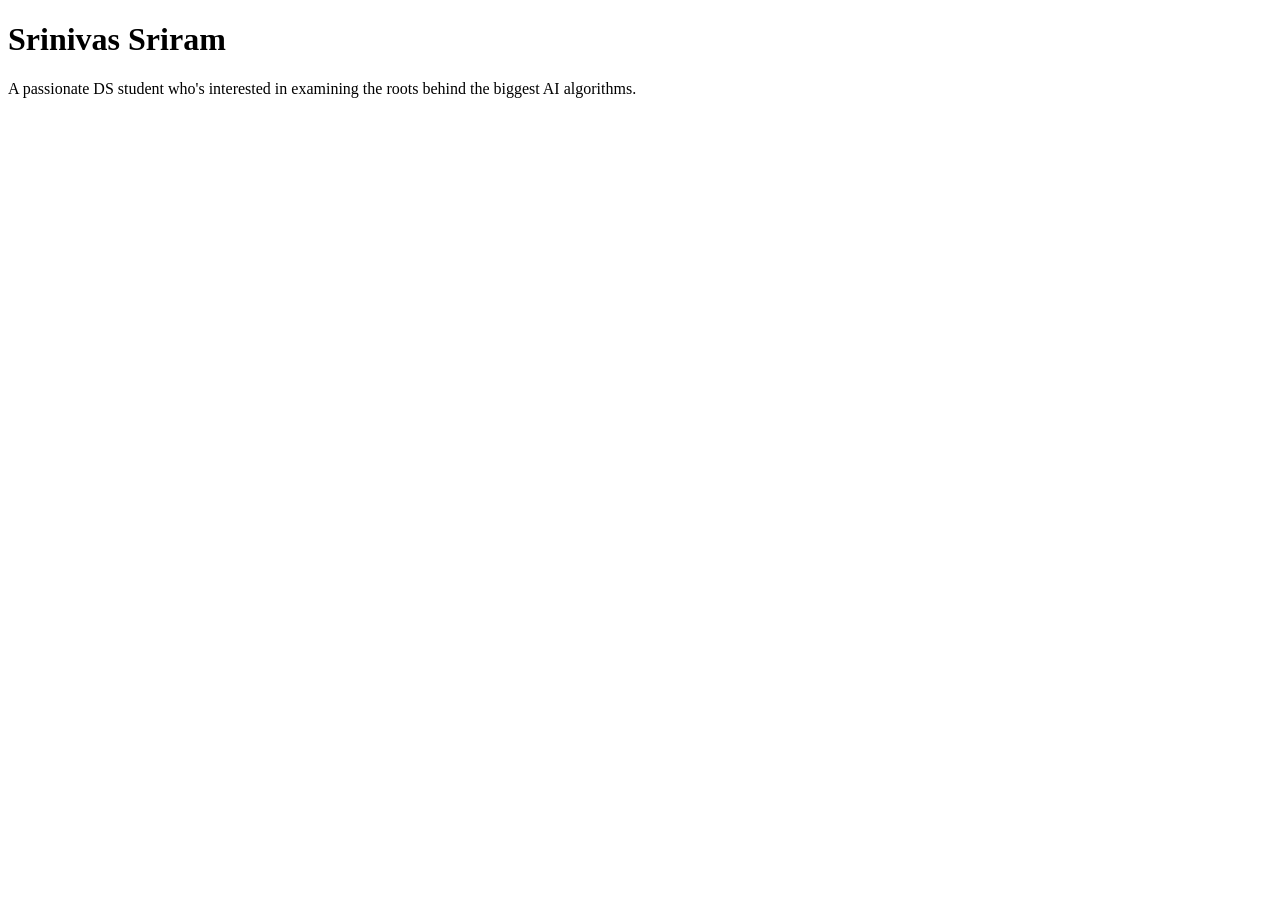
==== index.html @ e426ab22 "Create index.html" ====
<!DOCTYPE html>
<html lang="en">
<head>
    <meta charset="UTF-8">
    <meta name="viewport" content="width=device-width, initial-scale=1.0">
    <title>Srinivas Sriram: Personal Site and Portfolio</title>
</head>
<body>
    <h1> Srinivas Sriram </h1>
    <p> A passionate DS student who's interested in examining the 
        roots behind the biggest AI algorithms. </p>
</body>
</html>
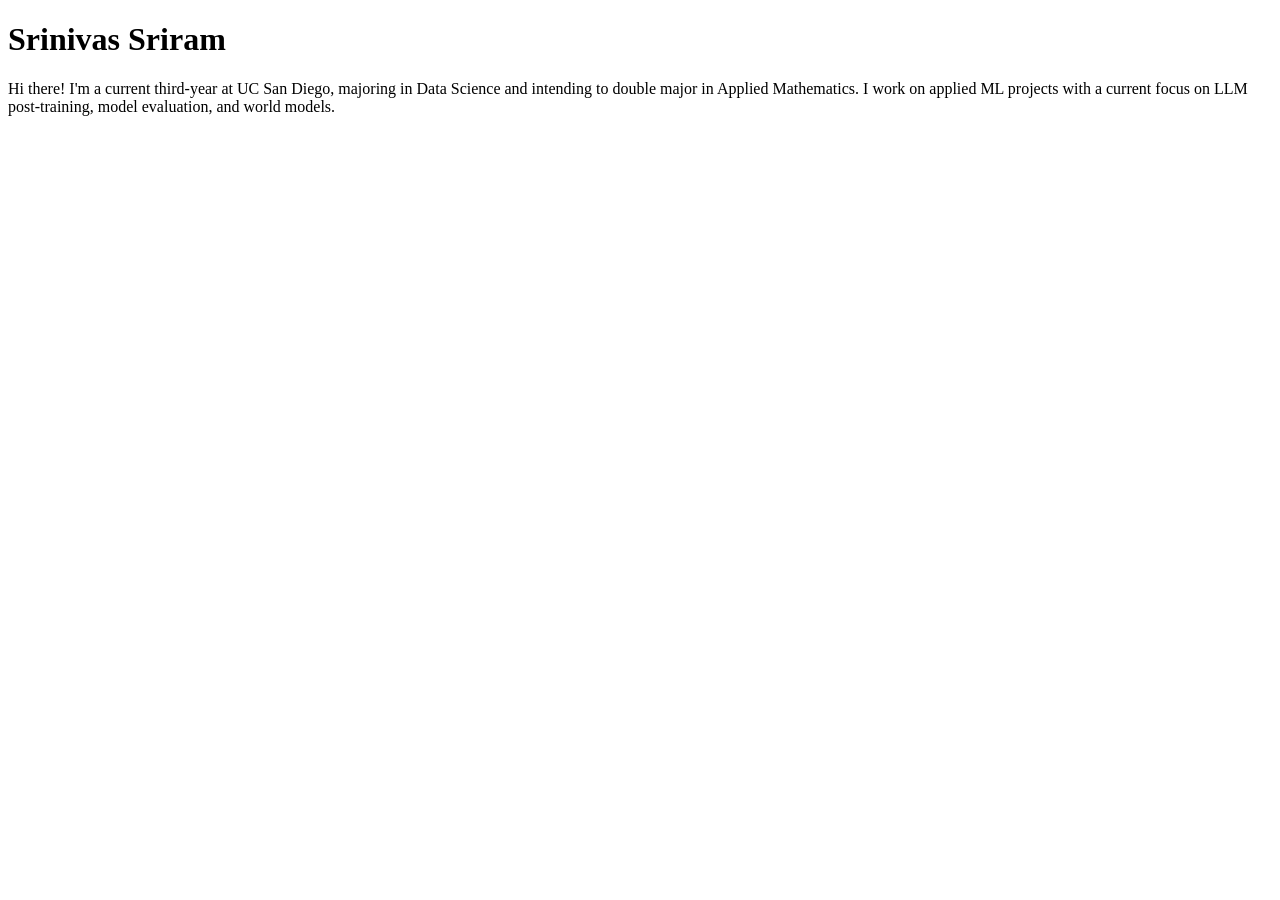
==== commit 3024e7da: "Update index.html" ====
--- a/index.html
+++ b/index.html
@@ -7,7 +7,10 @@
 </head>
 <body>
     <h1> Srinivas Sriram </h1>
-    <p> A passionate DS student who's interested in examining the 
-        roots behind the biggest AI algorithms. </p>
+    <p> Hi there! I'm a current third-year at UC San Diego, majoring 
+        in Data Science and intending to double major in Applied Mathematics.
+        I work on applied ML projects with a current focus on LLM post-training, 
+        model evaluation, and world models.
+ </p>
 </body>
 </html>
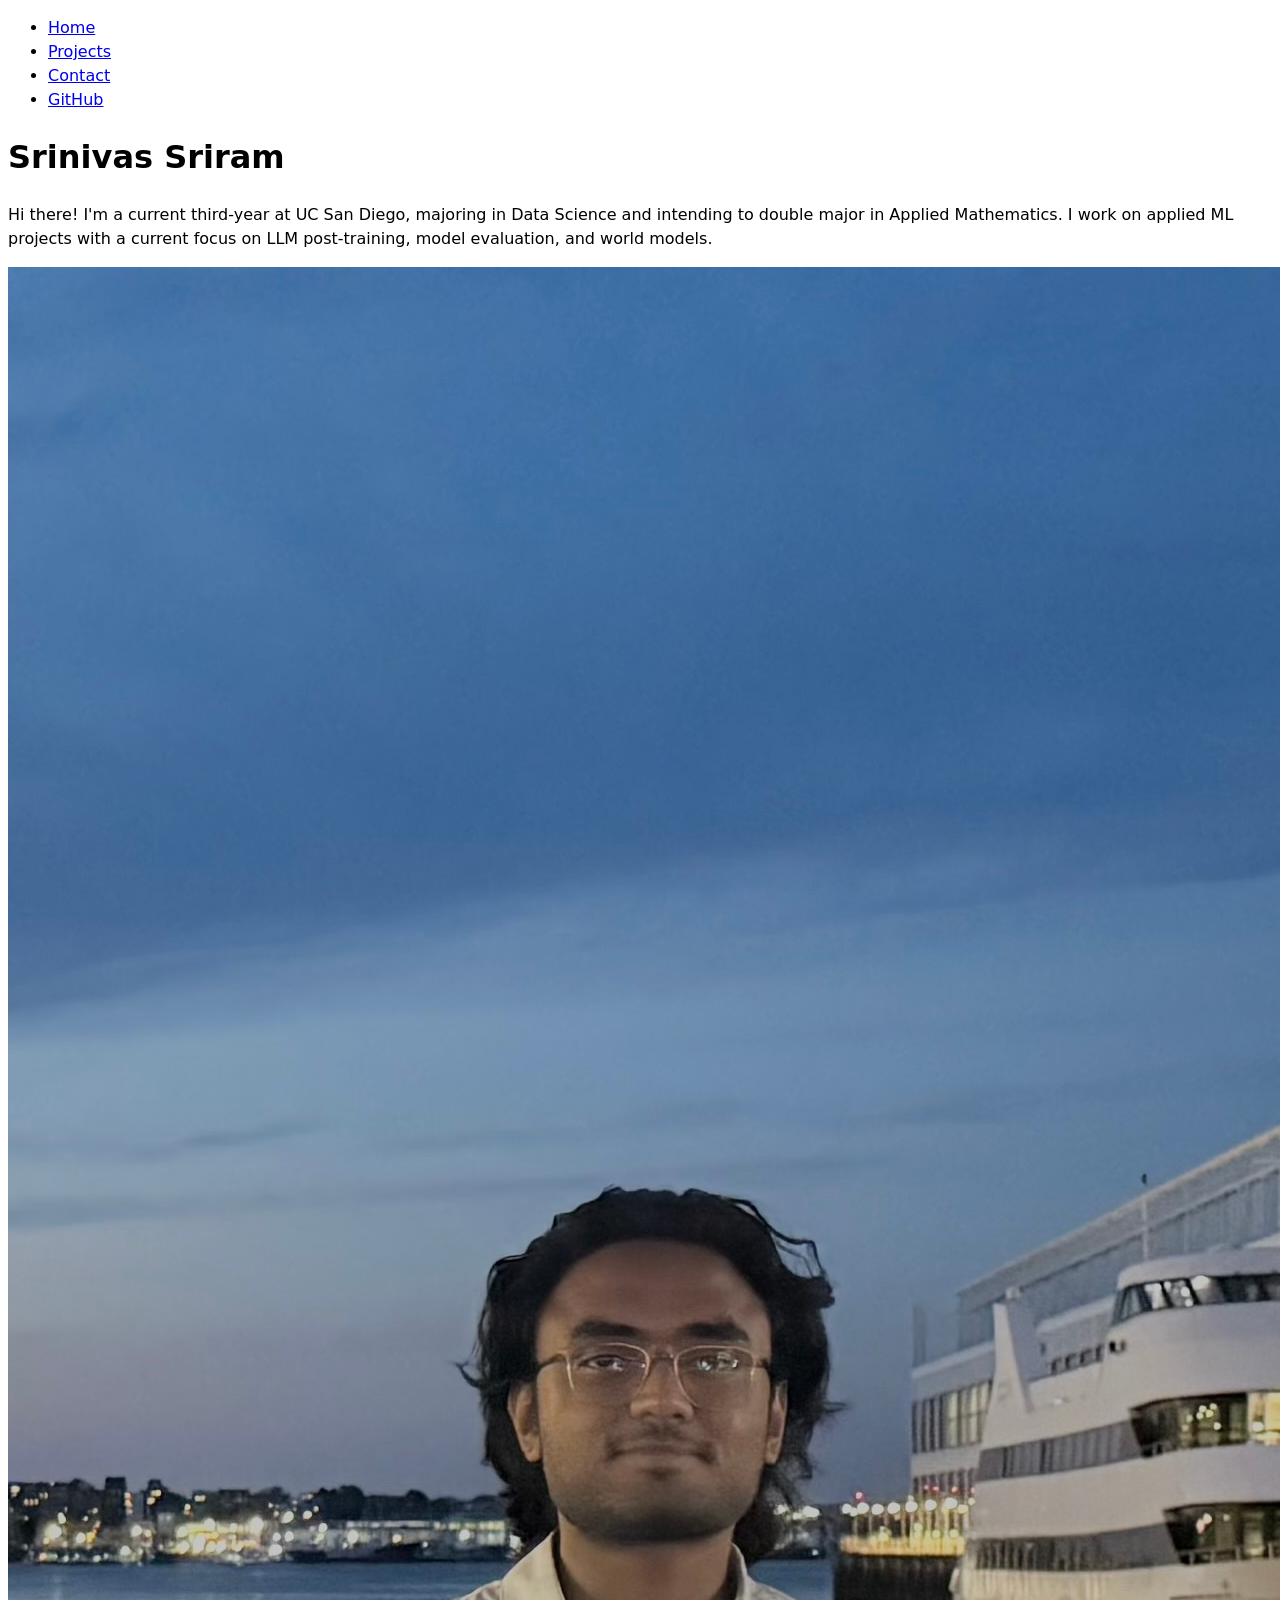
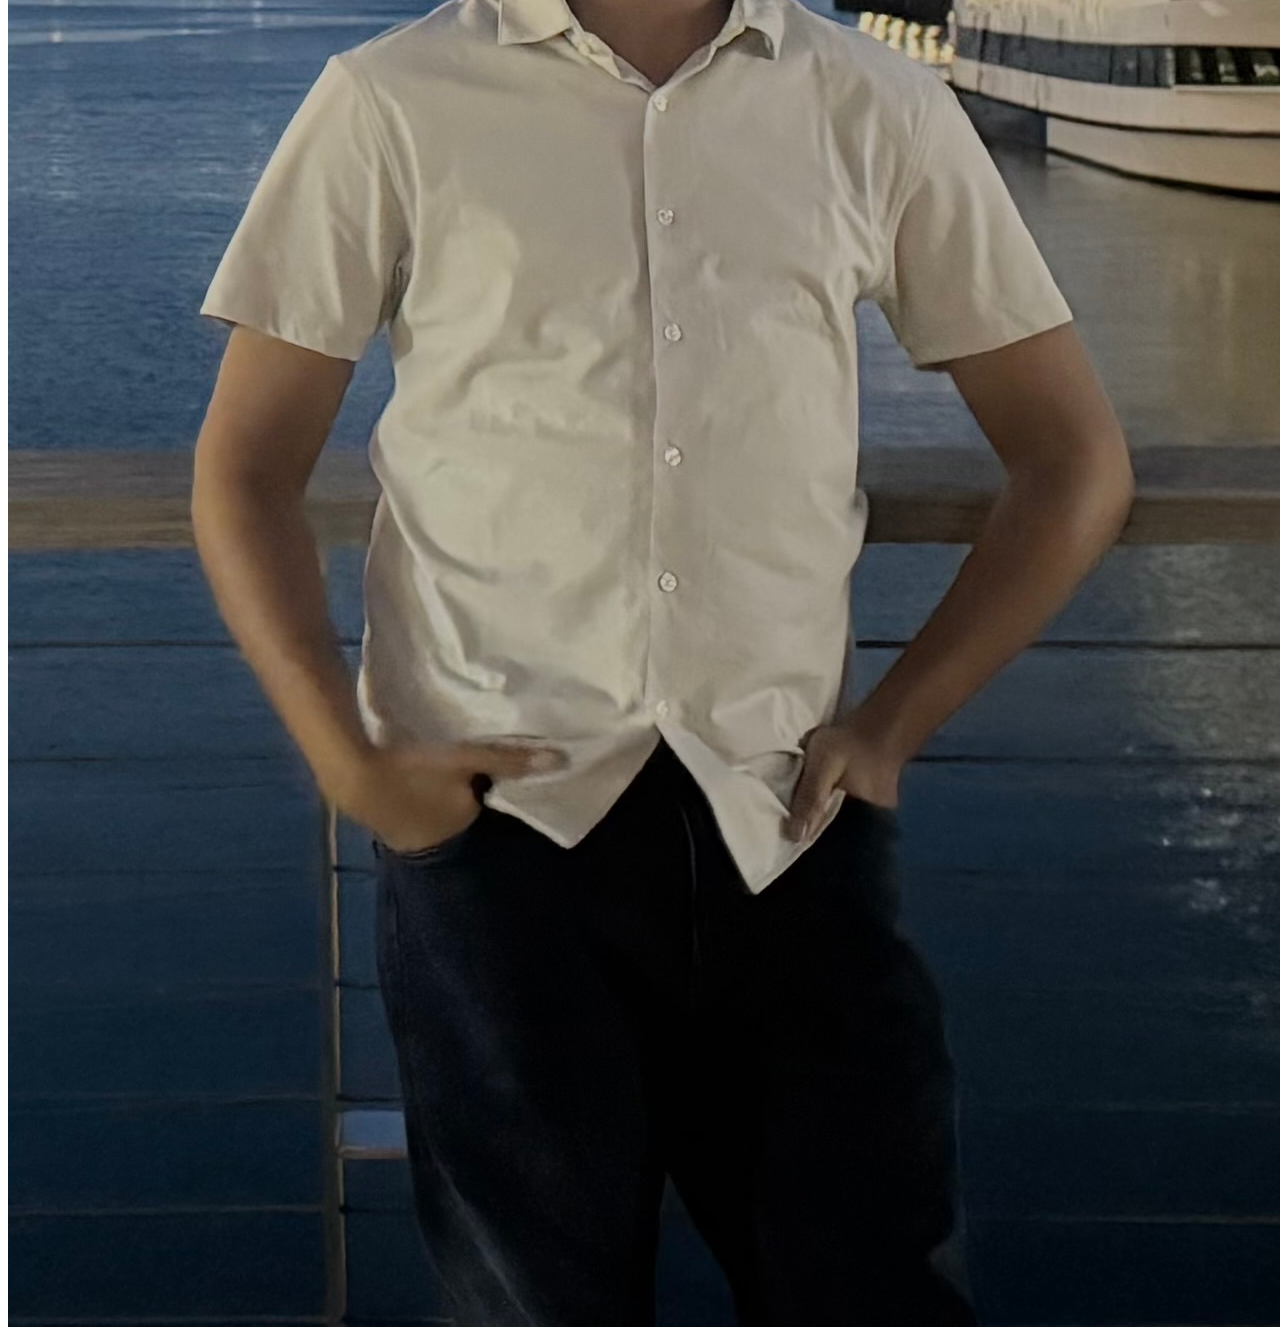
==== commit 95d757f8: "up to step 7" ====
--- a/index.html
+++ b/index.html
@@ -4,13 +4,22 @@
     <meta charset="UTF-8">
     <meta name="viewport" content="width=device-width, initial-scale=1.0">
     <title>Srinivas Sriram: Personal Site and Portfolio</title>
+    <link rel = "stylesheet" href = "style.css">
 </head>
 <body>
+    <nav>
+        <ul>
+        <li><a href="index.html">Home</a></li>
+        <li><a href="projects/index.html">Projects</a></li>
+        <li><a href="contact/index.html">Contact</a></li>
+        <li><a href="https://github.com/srinisriram" target="_blank">GitHub</a></li>
+        </ul>
+    </nav>
     <h1> Srinivas Sriram </h1>
     <p> Hi there! I'm a current third-year at UC San Diego, majoring 
         in Data Science and intending to double major in Applied Mathematics.
         I work on applied ML projects with a current focus on LLM post-training, 
-        model evaluation, and world models.
- </p>
+        model evaluation, and world models. </p>
+    <img src = "images/srini.jpg" alt = "A picture of myself at Seaport, MA!"> 
 </body>
 </html>
--- a/style.css
+++ b/style.css
@@ -0,0 +1,6 @@
+body {
+  /* Set line height to 1.5 times the font size
+	   and use the OS’s UI font as the website font
+	 */
+  font: 100%/1.5 system-ui;
+}
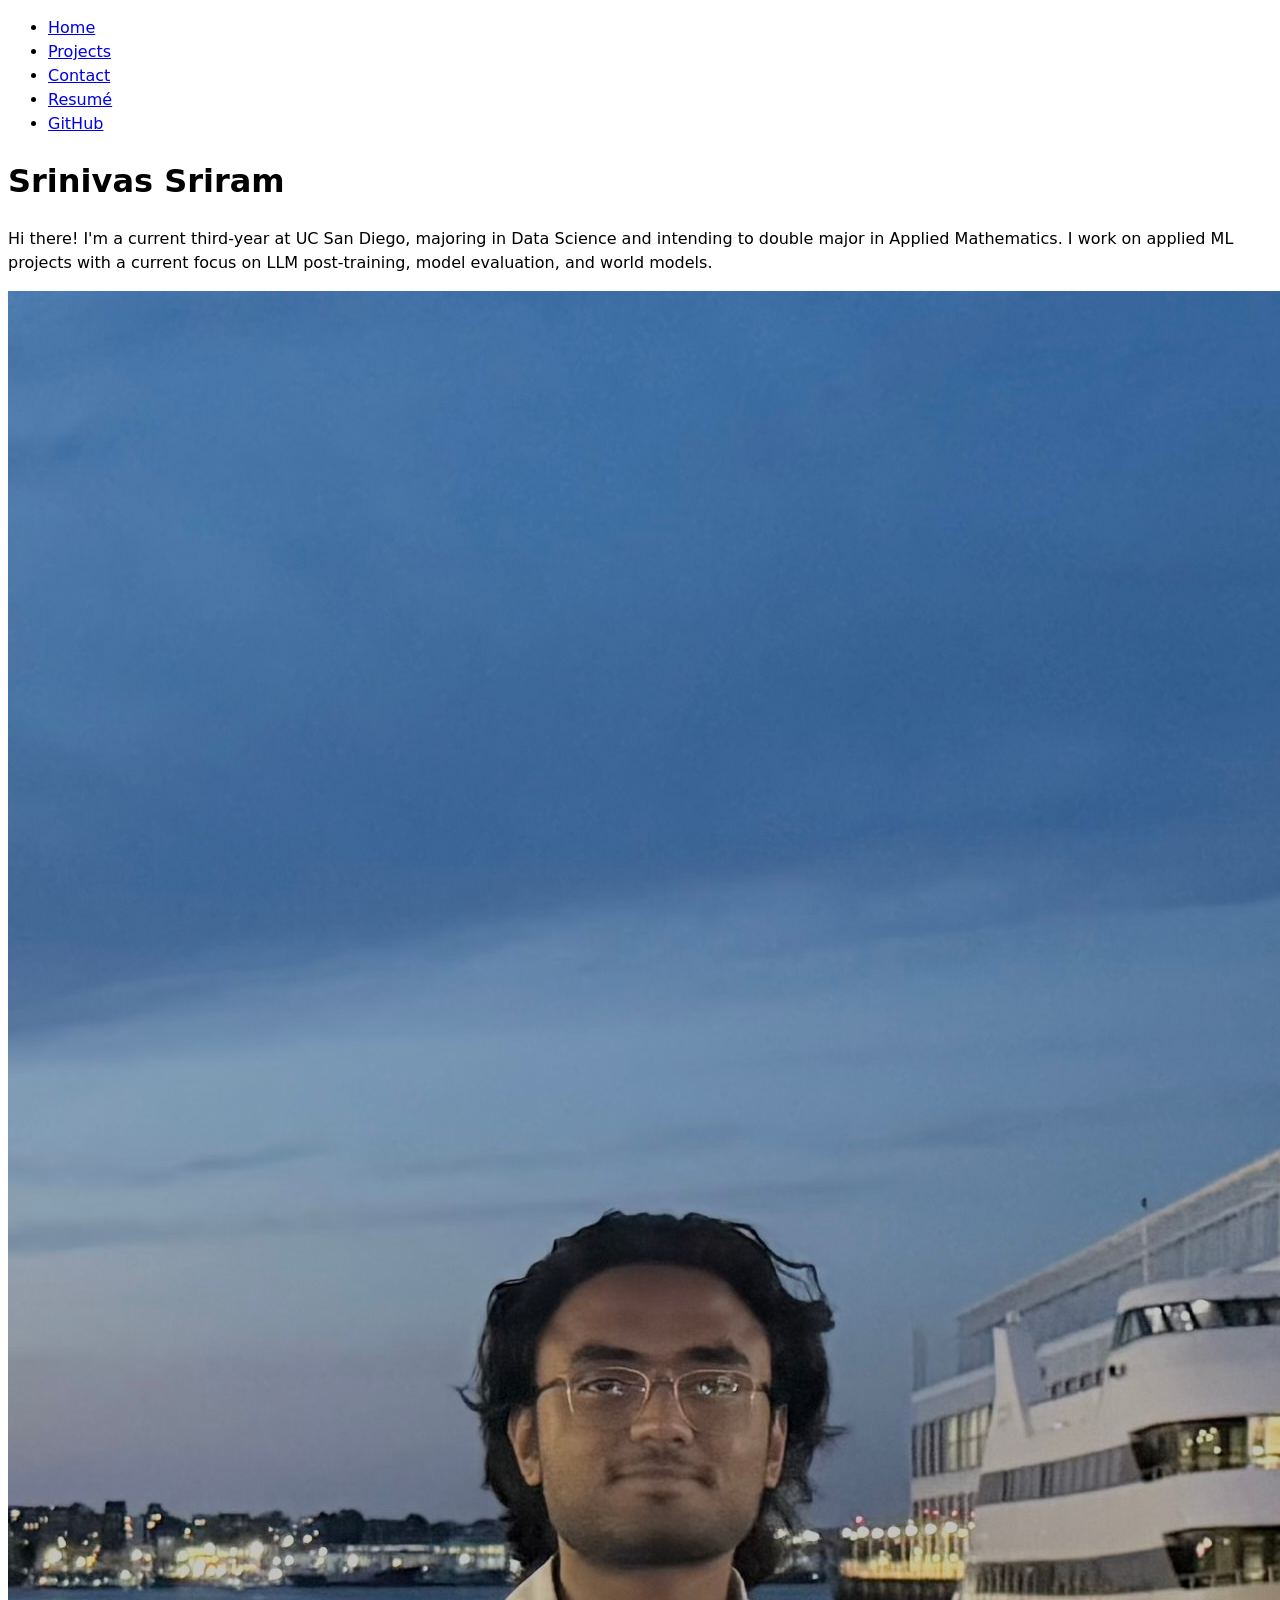
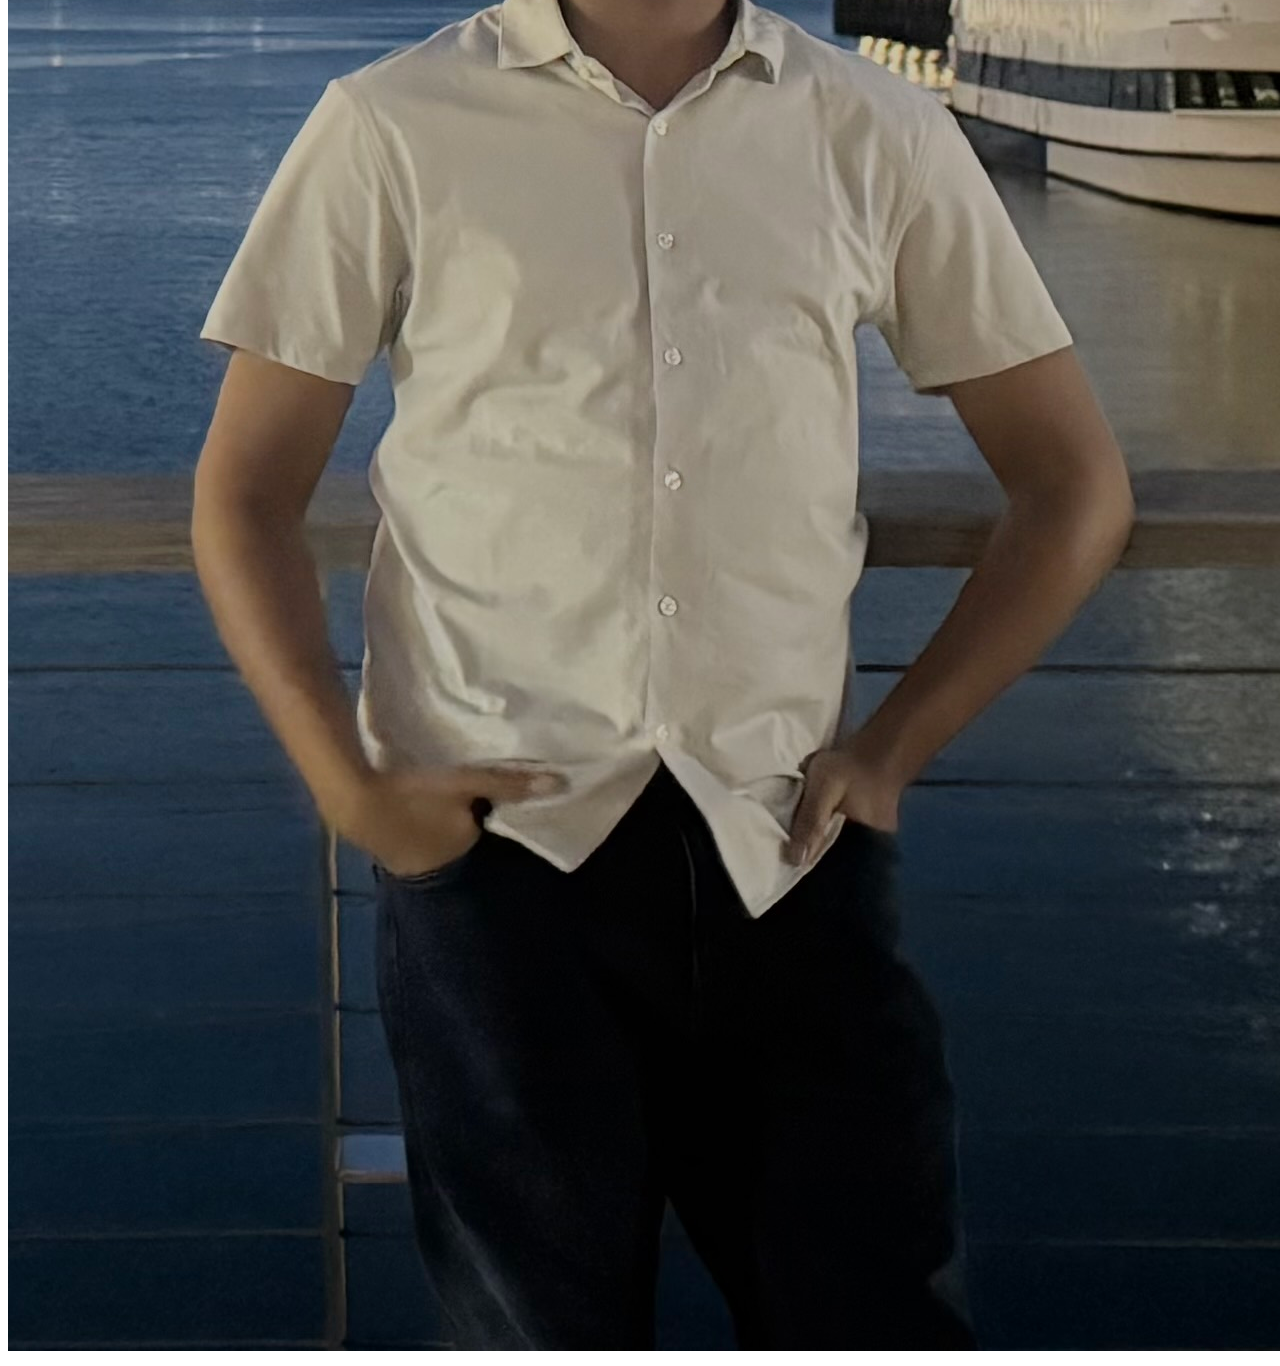
==== commit 62a7d222: "finish step 8" ====
--- a/index.html
+++ b/index.html
@@ -12,6 +12,7 @@
         <li><a href="index.html">Home</a></li>
         <li><a href="projects/index.html">Projects</a></li>
         <li><a href="contact/index.html">Contact</a></li>
+        <li><a href="resume/index.html">Resumé</a></li>
         <li><a href="https://github.com/srinisriram" target="_blank">GitHub</a></li>
         </ul>
     </nav>
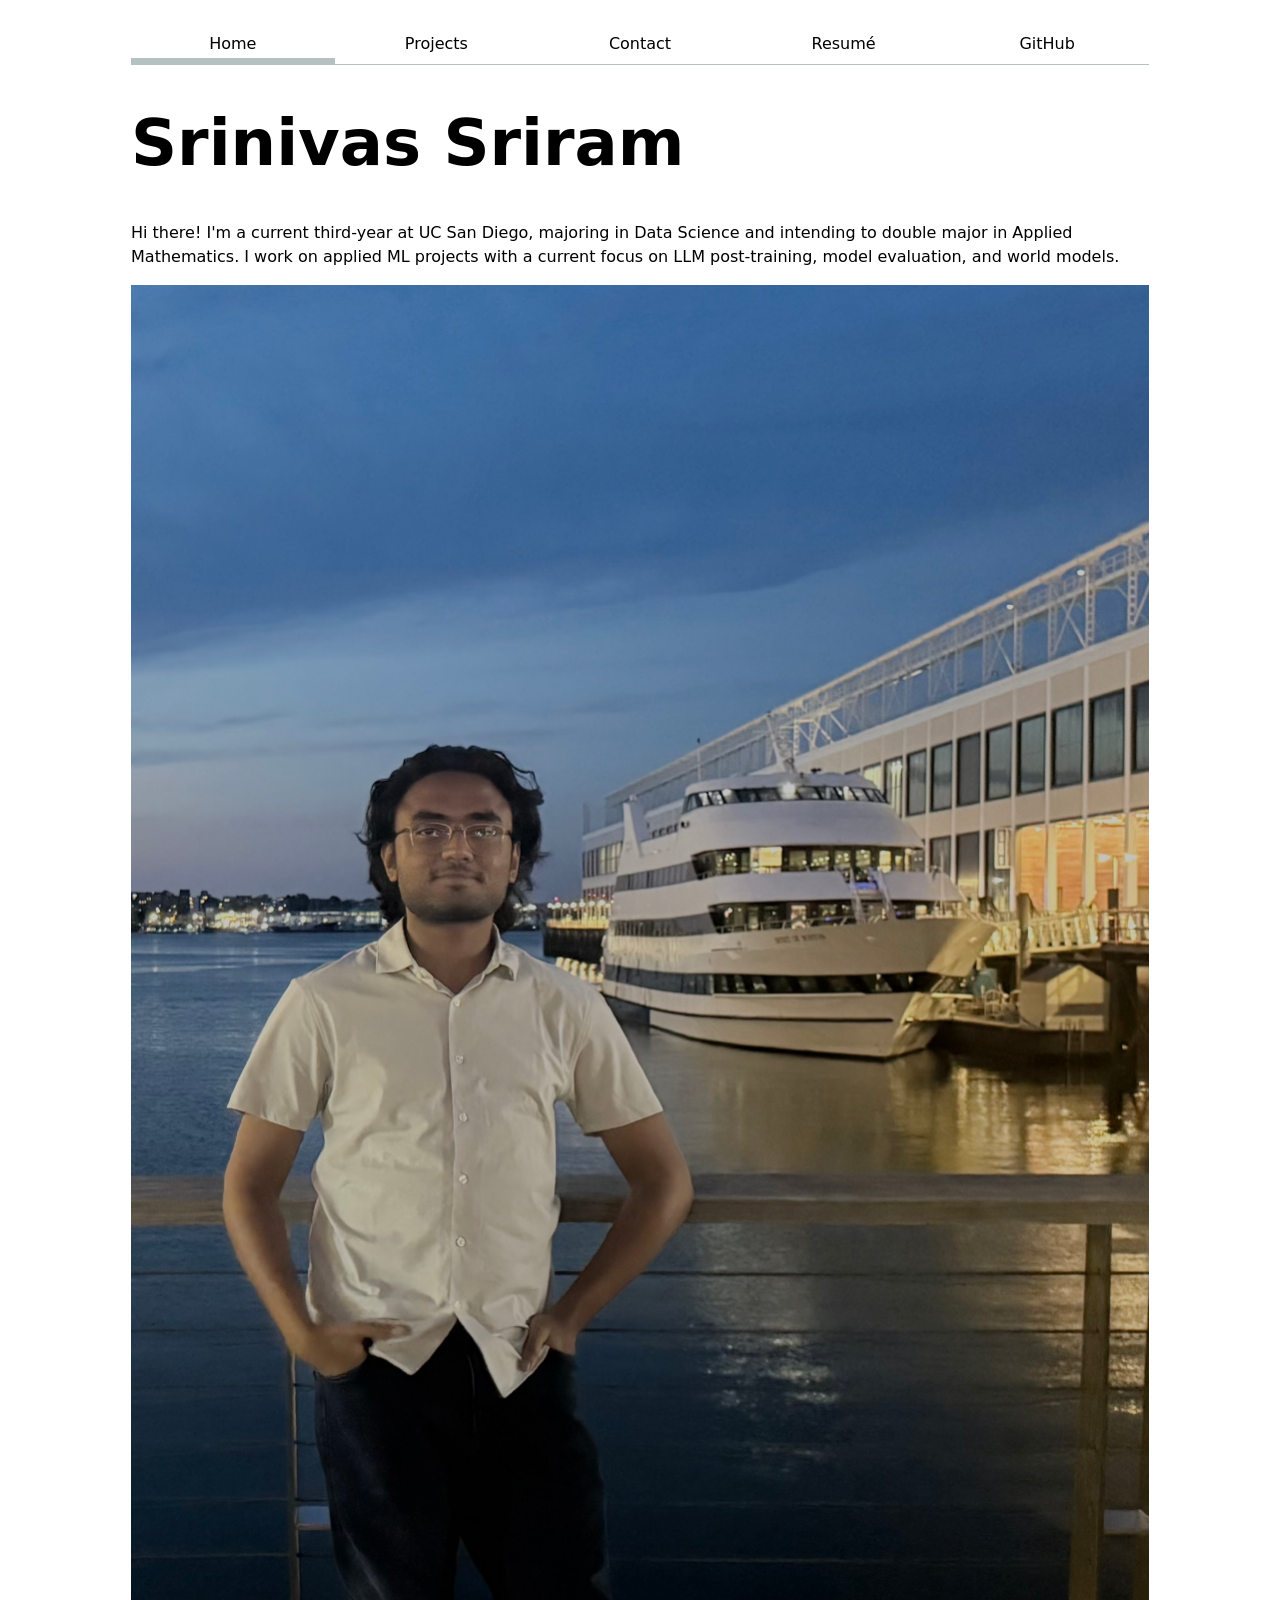
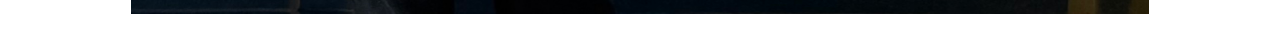
==== commit 82a639c3: "finish lab 02" ====
--- a/index.html
+++ b/index.html
@@ -6,10 +6,10 @@
     <title>Srinivas Sriram: Personal Site and Portfolio</title>
     <link rel = "stylesheet" href = "style.css">
 </head>
-<body>
+<body>   
     <nav>
         <ul>
-        <li><a href="index.html">Home</a></li>
+        <li><a href="index.html" class="current">Home</a></li>
         <li><a href="projects/index.html">Projects</a></li>
         <li><a href="contact/index.html">Contact</a></li>
         <li><a href="resume/index.html">Resumé</a></li>
--- a/style.css
+++ b/style.css
@@ -1,6 +1,163 @@
+html {
+    --color-accent: oklch(80% 0.12 230);
+    accent-color: var(--color-accent)
+}
+
 body {
   /* Set line height to 1.5 times the font size
 	   and use the OS’s UI font as the website font
 	 */
   font: 100%/1.5 system-ui;
+  max-width: 100ch;
+  margin-inline: auto;
+  padding: 1em;
+}
+
+form {
+
+    display: grid;
+
+    grid-template-columns: auto 1fr;
+
+    gap: 1em;
+
+    label {
+        display: grid;
+        grid-template-columns: subgrid;
+        grid-column: 1 / -1;
+    }
+
+    button {
+        grid-column: 1 / -1;
+    }
+}
+
+img {
+    max-width: 100%;
+    height: auto;
+}
+
+input {
+    font: inherit;
+}
+
+textarea {
+    font: inherit;
+}
+
+button {
+    font: inherit;
+}
+
+nav {
+
+    display: flex;
+    margin-bottom: 1em;
+    border-bottom-width: 1px;
+    border-bottom-style: solid;
+    border-bottom-color: oklch(80% 3% 200);
+
+  ul {
+    display: contents;
+  }
+  
+  li {
+    display: contents;
+  }
+
+  a {
+    flex: 1;
+    text-decoration: none;
+    color: inherit;
+    text-align: center;
+    padding: 0.5em;
+  }
+
+  a.current{
+    border-bottom-style: solid;
+    border-bottom-width: 0.4em;
+    border-bottom-color: oklch(80% 3% 200);
+    padding-bottom: 0.1em;
+  }
+
+  a:hover{
+    border-bottom-style: solid;
+    border-bottom-width: 0.4em;
+    border-bottom-color: var(--color-accent);
+    padding-bottom: 0.1em;
+  }
+
+}
+
+.projects{
+    display: grid;
+    grid-template-columns: repeat(auto-fill, minmax(15em, 1fr));
+    gap: 1em;
+
+    article {
+
+        display: grid;
+        grid-template-rows: subgrid;
+        grid-row: span 3;
+
+    }
+
+    h2 {
+        margin: 0;
+    }
+}
+
+h1 {
+    font-size: 400%;
+}
+
+h1, h2, h3, h4, h5, h6 {
+    line-height: 1.1;
+    text-wrap: balance;
+}
+
+body.resume {
+
+    h1 {
+        text-align: center;
+    }
+    
+    h2 {
+        margin-bottom: 1em;
+        font-size: 200%;
+        margin-top: 1em;
+        font-weight: 800;
+        border-bottom-width: 1px;
+        border-bottom-style: solid;
+        border-bottom-color: oklch(77.922% 0.01721 297.308);
+    }
+
+    article {
+        margin-bottom: 2em;
+    }
+
+    h3 {
+        font-size: 120%;
+        font-weight: 700;
+        margin-bottom: 0.25em; 
+    }
+
+    p.role {
+        display: inline-block;
+        font-size: 0.9rem;
+        font-weight: 500;
+        color: #2c5282; 
+        background-color: #ebf8ff;
+        padding: 2px 10px;
+        border-radius: 4px;
+        margin-top: 0.5em;
+        margin-bottom: 0.5em;
+    }
+
+    p.date {
+        font-style: italic;
+        font-weight: 400;
+        margin-top: 0.5em;
+        margin-bottom: 0.5em;
+    }   
 }
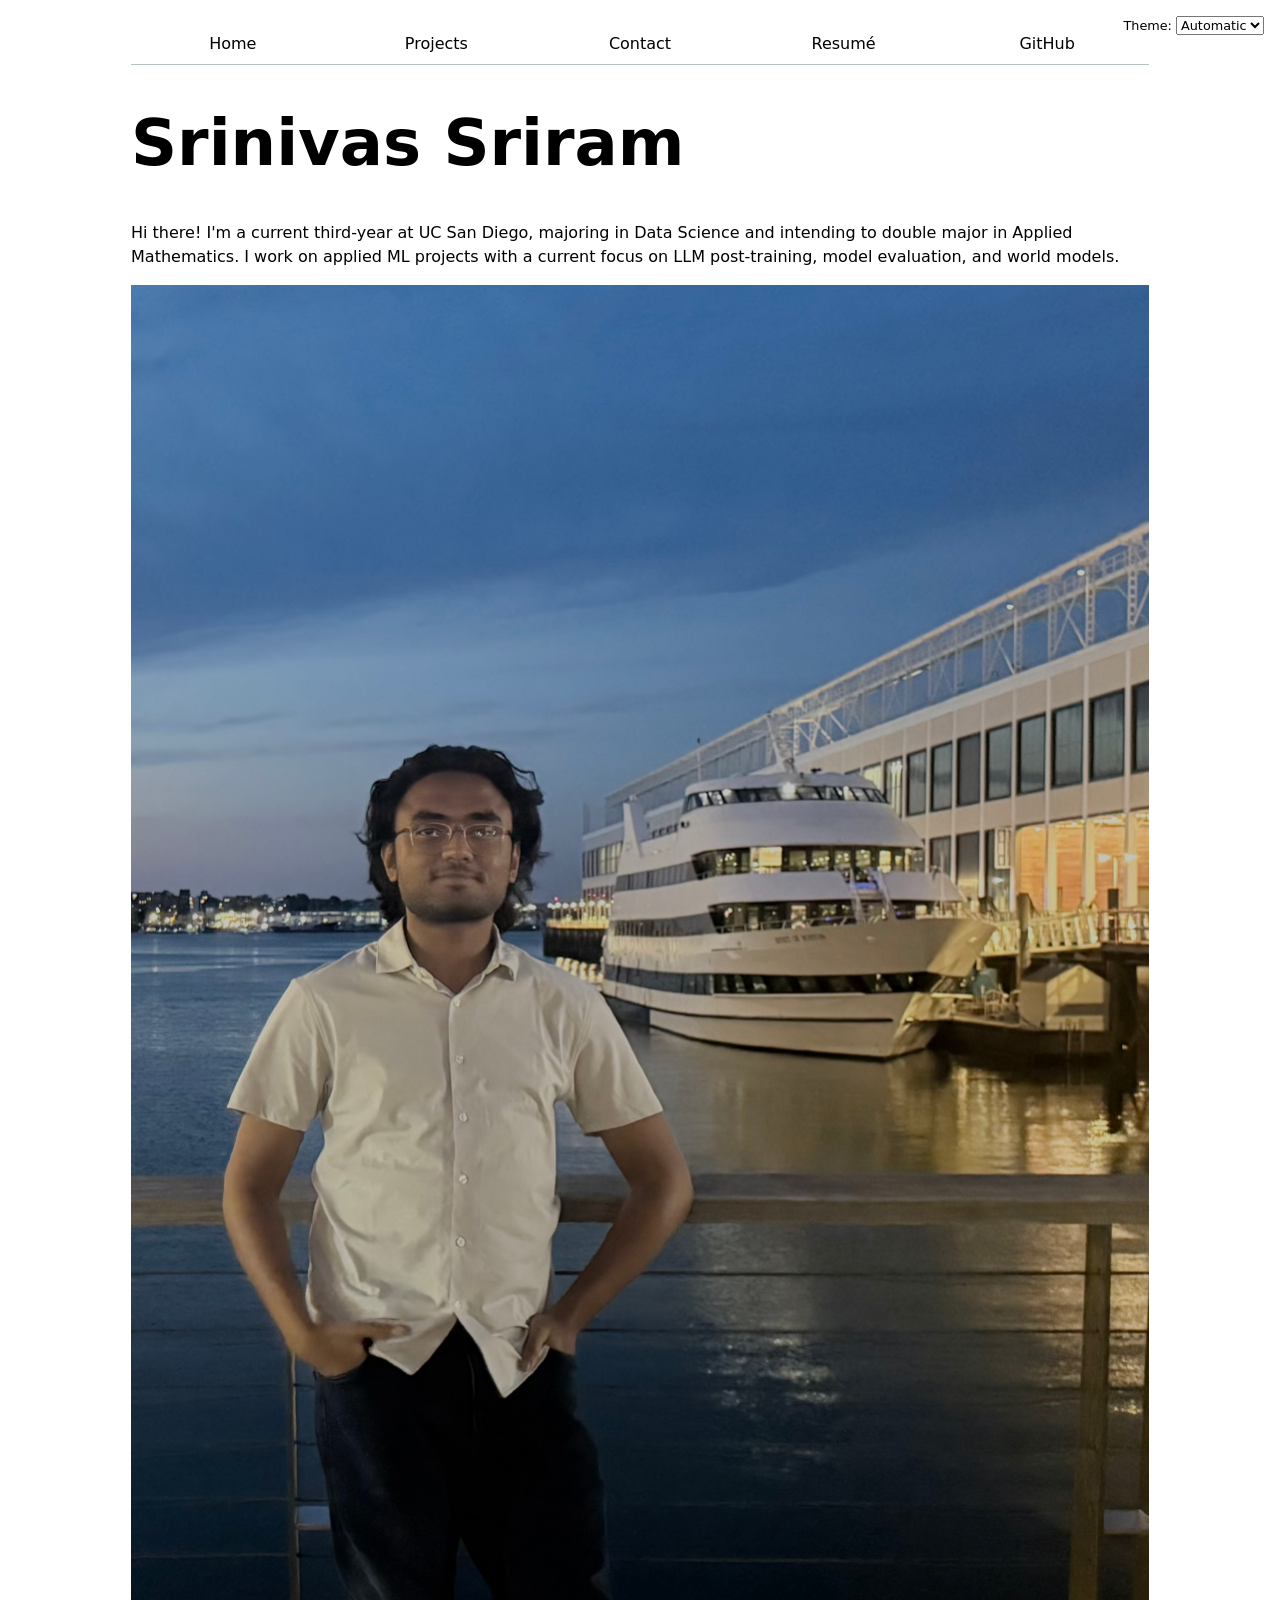
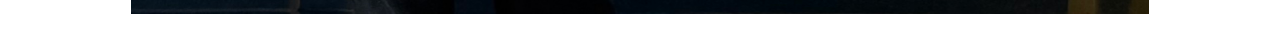
==== commit a39a1ce1: "Lab 3 code" ====
--- a/index.html
+++ b/index.html
@@ -5,17 +5,18 @@
     <meta name="viewport" content="width=device-width, initial-scale=1.0">
     <title>Srinivas Sriram: Personal Site and Portfolio</title>
     <link rel = "stylesheet" href = "style.css">
+    <script type="module" src="global.js"></script>
 </head>
-<body>   
-    <nav>
+<body>  
+    <!-- <nav>
         <ul>
-        <li><a href="index.html" class="current">Home</a></li>
+        <li><a href="index.html">Home</a></li>
         <li><a href="projects/index.html">Projects</a></li>
         <li><a href="contact/index.html">Contact</a></li>
         <li><a href="resume/index.html">Resumé</a></li>
         <li><a href="https://github.com/srinisriram" target="_blank">GitHub</a></li>
         </ul>
-    </nav>
+    </nav> -->
     <h1> Srinivas Sriram </h1>
     <p> Hi there! I'm a current third-year at UC San Diego, majoring 
         in Data Science and intending to double major in Applied Mathematics.
--- a/style.css
+++ b/style.css
@@ -1,6 +1,7 @@
 html {
     --color-accent: oklch(80% 0.12 230);
-    accent-color: var(--color-accent)
+    accent-color: var(--color-accent);
+    color-scheme: light dark;
 }
 
 body {
@@ -50,12 +51,15 @@
 }
 
 nav {
+    
+    --border-color: oklch(50% 10% 200 / 40%);
 
     display: flex;
     margin-bottom: 1em;
     border-bottom-width: 1px;
     border-bottom-style: solid;
-    border-bottom-color: oklch(80% 3% 200);
+    border-bottom-color: var(--border-color);
+
 
   ul {
     display: contents;
@@ -76,7 +80,7 @@
   a.current{
     border-bottom-style: solid;
     border-bottom-width: 0.4em;
-    border-bottom-color: oklch(80% 3% 200);
+    border-bottom-color: var(--border-color);
     padding-bottom: 0.1em;
   }
 
@@ -160,4 +164,15 @@
         margin-top: 0.5em;
         margin-bottom: 0.5em;
     }   
+}
+
+.color-scheme {
+    position: absolute;
+    top: 1rem;
+    right: 1rem;
+    font-size: 80%;
+}
+
+select {
+    font: inherit;
 }
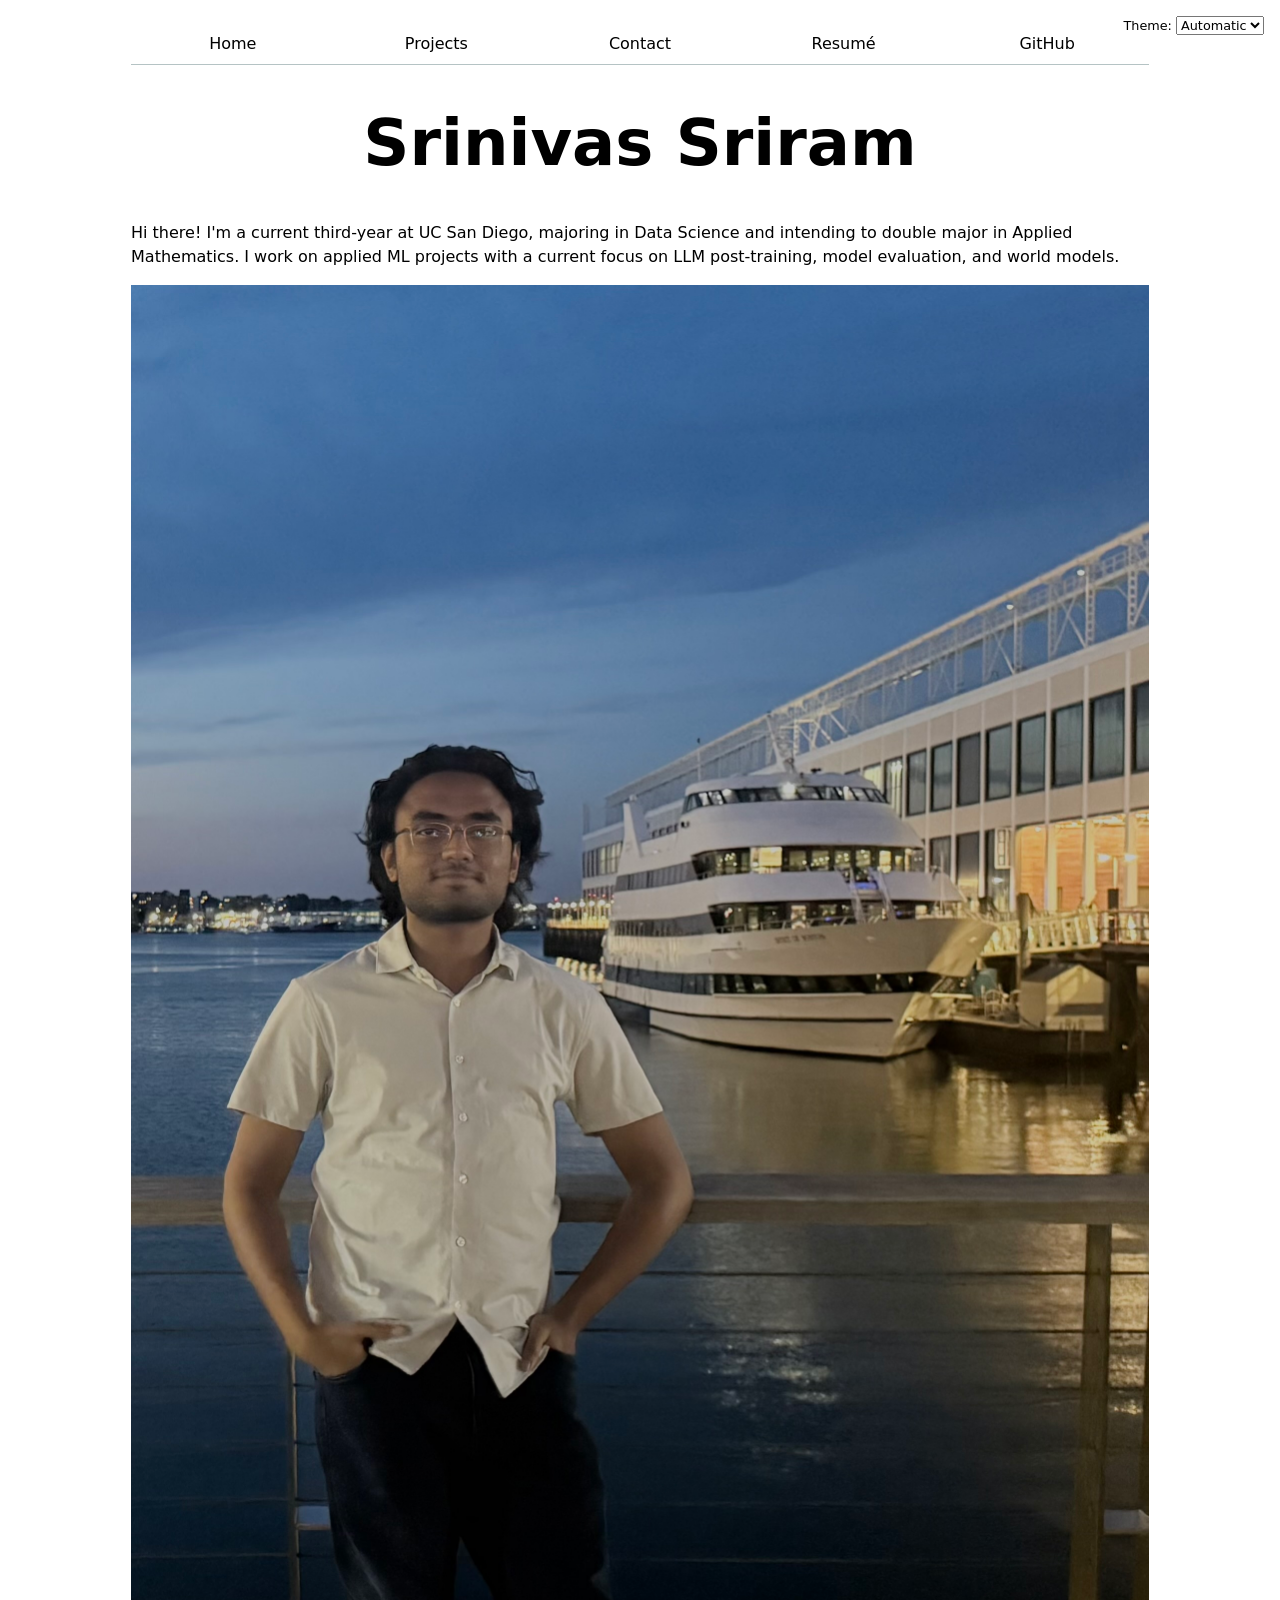
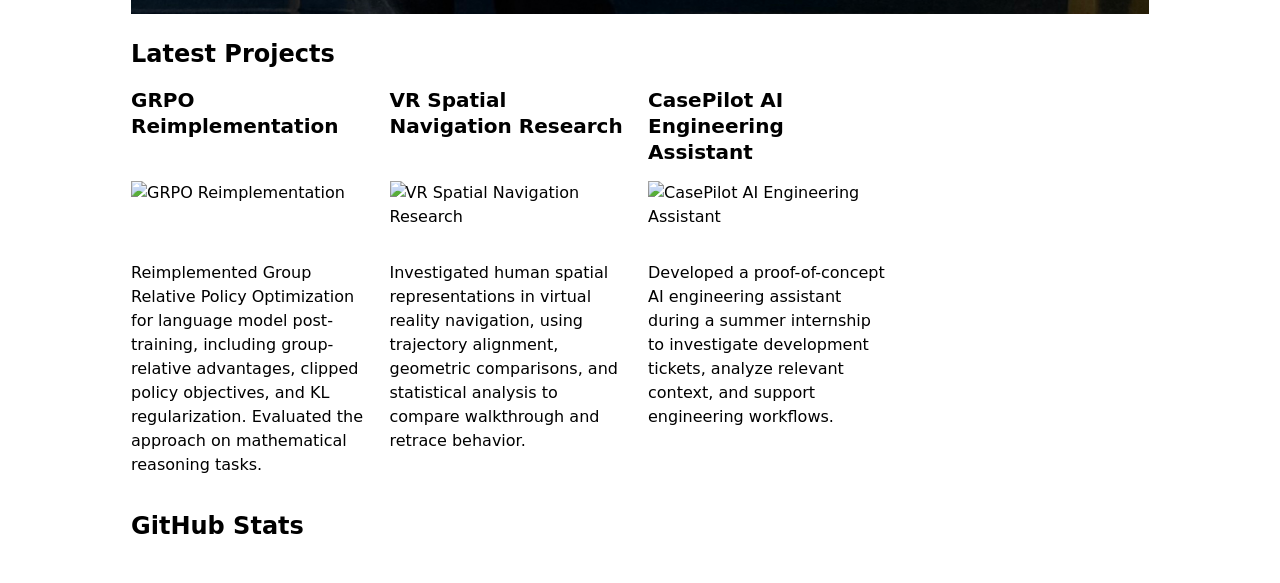
==== commit 51b08689: "project 4 code" ====
--- a/index.html
+++ b/index.html
@@ -6,6 +6,7 @@
     <title>Srinivas Sriram: Personal Site and Portfolio</title>
     <link rel = "stylesheet" href = "style.css">
     <script type="module" src="global.js"></script>
+    <script src="index.js" type="module" defer></script>
 </head>
 <body>  
     <!-- <nav>
@@ -17,11 +18,18 @@
         <li><a href="https://github.com/srinisriram" target="_blank">GitHub</a></li>
         </ul>
     </nav> -->
-    <h1> Srinivas Sriram </h1>
+    <h1 style="text-align: center;"> Srinivas Sriram </h1>
     <p> Hi there! I'm a current third-year at UC San Diego, majoring 
         in Data Science and intending to double major in Applied Mathematics.
         I work on applied ML projects with a current focus on LLM post-training, 
         model evaluation, and world models. </p>
     <img src = "images/srini.jpg" alt = "A picture of myself at Seaport, MA!"> 
+    <h2>Latest Projects</h2>
+    <div class="projects">
+    <!-- Dynamically added content will appear here -->
+    </div>
+    <h2>GitHub Stats</h2>
+    <div id="profile-stats"></div>
+
 </body>
 </html>
--- a/style.css
+++ b/style.css
@@ -175,4 +175,33 @@
 
 select {
     font: inherit;
+}
+
+#profile-stats dl {
+    display: grid;
+    grid-template-columns: repeat(4, 1fr);
+    background: color-mix(in oklch, canvas, canvasText 5%);
+    border: 1px solid color-mix(in oklch, canvas, canvasText 12%);
+    border-radius: 12px;
+    padding: 1.5em;
+    gap: 0.5em;
+    text-align: center;
+}
+
+#profile-stats dt {
+    grid-row: 1;
+    font-size: 0.9em;
+    font-weight: 500;
+}
+
+#profile-stats dd {
+    grid-row: 2;
+    margin: 0;
+    font-size: 2em;
+    font-weight: 700;
+}
+
+.projects article h2 {
+    font-size: 1.25em;
+    line-height: 1.3;
 }
